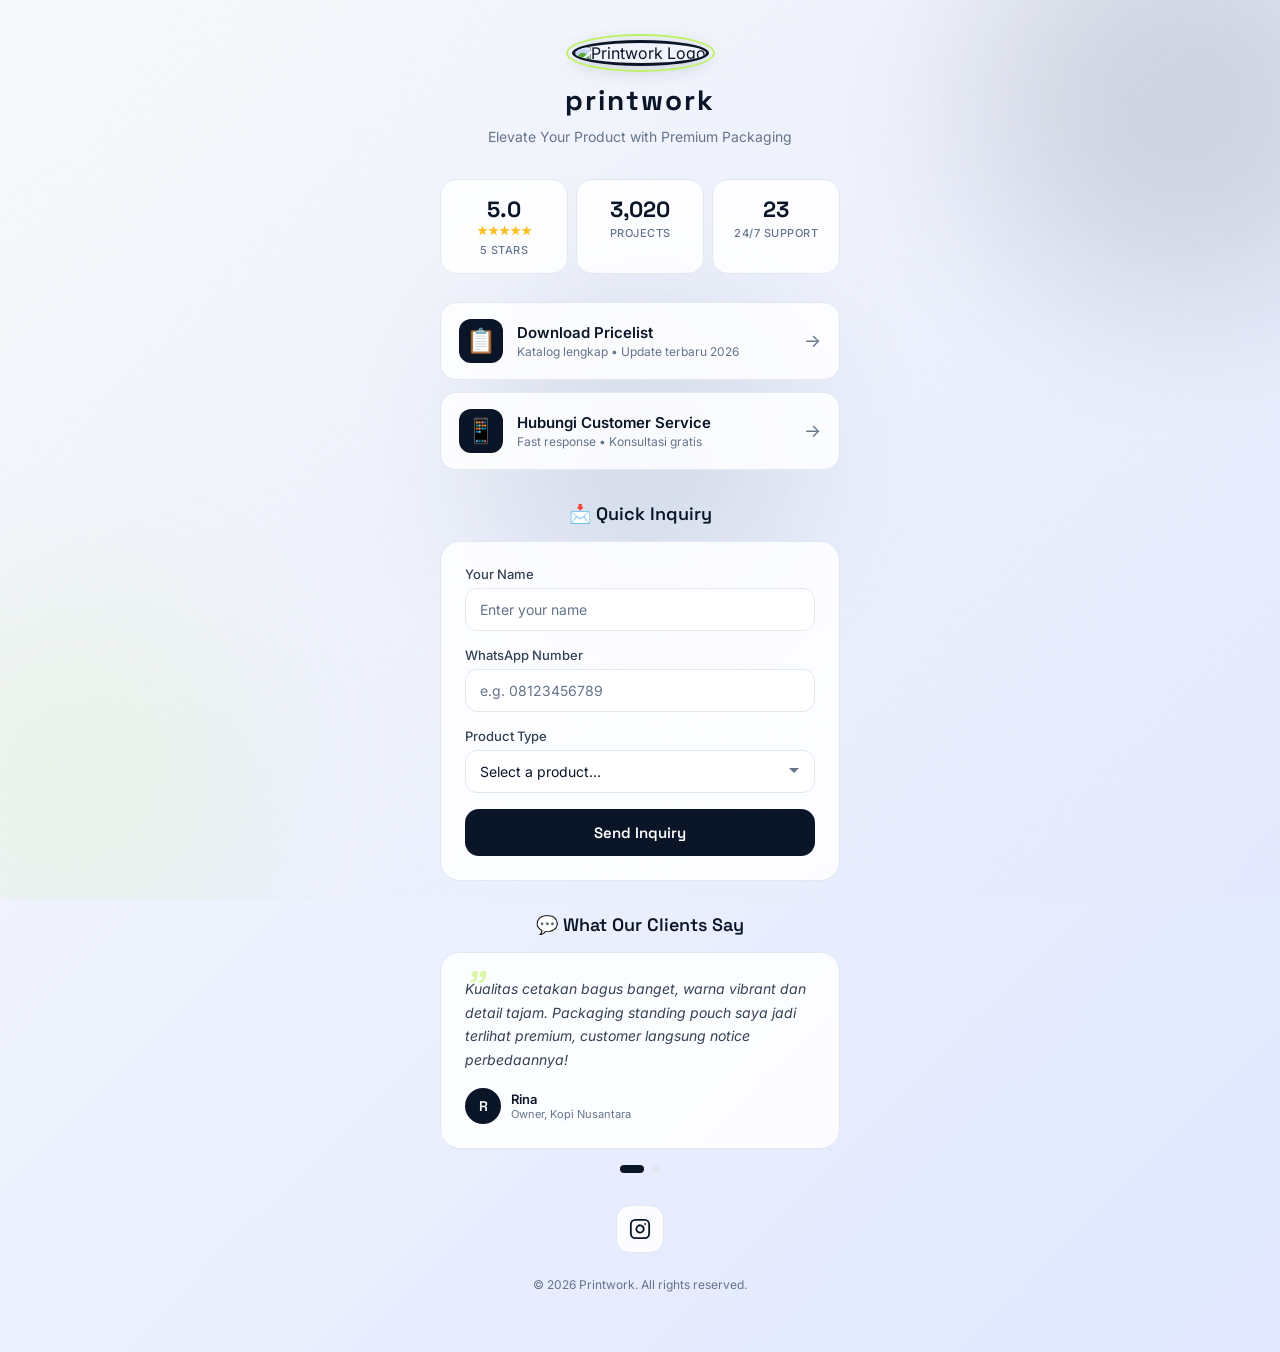
==== linkinbio/index.html @ 338c64fb "Deploy Printwork ecosystem to Vercel and push to GitHub" ====
<!DOCTYPE html>
<html lang="id">
<head>
    <meta charset="UTF-8">
    <meta name="viewport" content="width=device-width, initial-scale=1.0">
    <title>Printwork — Premium Custom Packaging Solutions</title>
    <meta name="description" content="Printwork — Elevate your product with premium custom packaging. Standing pouch, box, sticker, paper cup, wrapping paper & more. Fast response, free consultation.">
    
    <!-- Open Graph -->
    <meta property="og:type" content="website">
    <meta property="og:title" content="Printwork — Premium Custom Packaging">
    <meta property="og:description" content="Elevate your product with premium custom packaging solutions. Standing pouch, box, sticker, paper cup & more.">
    <meta property="og:image" content="https://printwork.vercel.app/logo%20printwork.png">
    <meta property="og:url" content="https://printwork.vercel.app">
    
    <!-- Twitter Card -->
    <meta name="twitter:card" content="summary_large_image">
    <meta name="twitter:title" content="Printwork — Premium Custom Packaging">
    <meta name="twitter:description" content="Elevate your product with premium custom packaging solutions.">
    <meta name="twitter:image" content="https://printwork.vercel.app/logo%20printwork.png">
    
    <!-- Fonts -->
    <link rel="preconnect" href="https://fonts.googleapis.com">
    <link rel="preconnect" href="https://fonts.gstatic.com" crossorigin>
    <link href="https://fonts.googleapis.com/css2?family=Inter:wght@300;400;500;600;700;800;900&family=Space+Grotesk:wght@400;500;600;700&display=swap" rel="stylesheet">
    
    <!-- Styles -->
    <link rel="stylesheet" href="style.css?v=20260515">
</head>
<body>

    <!-- Animated Background -->
    <div class="bg-orbs">
        <div class="orb"></div>
        <div class="orb"></div>
        <div class="orb"></div>
    </div>
    <div class="noise-overlay"></div>

    <!-- Main Container -->
    <div class="container">

        <!-- Header -->
        <header class="header">
            <div class="avatar-wrapper" id="avatar-trigger">
                <div class="avatar-ring"></div>
                <img src="../logo printwork.png" alt="Printwork Logo" class="avatar">
            </div>
            <h1 class="brand-name">printwork</h1>
            <p class="tagline">Elevate Your Product with Premium Packaging</p>
        </header>

        <!-- Stats Row -->
        <div class="stats-row">
            <div class="stat-card">
                <div class="stat-value">
                    5.0
                    <span class="stars">★★★★★</span>
                </div>
                <div class="stat-label">5 Stars</div>
            </div>
            <div class="stat-card">
                <div class="stat-value">
                    <span class="counter" data-target="3200">0</span>
                </div>
                <div class="stat-label">Projects</div>
            </div>
            <div class="stat-card">
                <div class="stat-value">
                    <span class="counter" data-target="24">0</span>
                </div>
                <div class="stat-label">24/7 Support</div>
            </div>
        </div>

        <!-- Link Cards -->
        <div class="links-section">
            <!-- Tokopedia link temporarily removed 
            <a href="https://tokopedia.link/printwork" target="_blank" rel="noopener" class="link-card" id="link-tokopedia">
                <div class="link-icon">🛒</div>
                <div class="link-text">
                    <div class="link-title">Order via Tokopedia</div>
                    <div class="link-desc">Cicilan 0% • Bebas Ongkir • Terpercaya</div>
                </div>
                <span class="link-arrow">→</span>
            </a>
            -->
            <a href="../PRICELIST REPACK.pdf" target="_blank" class="link-card" id="link-catalog">
                <div class="link-icon">📋</div>
                <div class="link-text">
                    <div class="link-title">Download Pricelist</div>
                    <div class="link-desc">Katalog lengkap • Update terbaru 2026</div>
                </div>
                <span class="link-arrow">→</span>
            </a>
            <a href="https://wa.me/6285778881810?text=Halo%20Printwork%2C%20saya%20butuh%20bantuan" target="_blank" rel="noopener" class="link-card" id="link-cs">
                <div class="link-icon">📱</div>
                <div class="link-text">
                    <div class="link-title">Hubungi Customer Service</div>
                    <div class="link-desc">Fast response • Konsultasi gratis</div>
                </div>
                <span class="link-arrow">→</span>
            </a>
        </div>

        <!-- Quick Inquiry Form -->
        <div class="inquiry-section">
            <h2 class="section-title">📩 Quick Inquiry</h2>
            <div class="inquiry-form" id="inquiry-form-wrapper">
                <form id="inquiry-form">
                    <!-- Anti-spam Honeypot -->
                    <div style="display:none;" aria-hidden="true">
                        <label for="botCheck">Leave this empty if you are human</label>
                        <input type="text" id="botCheck" name="botCheck" tabindex="-1">
                    </div>
                    <div class="form-group">
                        <label for="custName">Your Name</label>
                        <input type="text" id="custName" name="custName" placeholder="Enter your name" required>
                    </div>
                    <div class="form-group">
                        <label for="custWA">WhatsApp Number</label>
                        <input type="tel" id="custWA" name="custWA" placeholder="e.g. 08123456789" required>
                    </div>
                    <div class="form-group">
                        <label for="custProduct">Product Type</label>
                        <select id="custProduct" name="custProduct" required>
                            <option value="" disabled selected>Select a product...</option>
                            <option value="Standing Pouch">Standing Pouch</option>
                            <option value="Box/Dus Custom">Box/Dus Custom</option>
                            <option value="Sticker/Label">Sticker/Label</option>
                            <option value="Paper Cup">Paper Cup</option>
                            <option value="Wrapping Paper">Wrapping Paper</option>
                            <option value="Totebag">Totebag</option>
                            <option value="Lainnya/Konsultasi">Lainnya/Konsultasi</option>
                        </select>
                    </div>
                    <button type="submit" class="btn-submit" id="btn-submit-inquiry">
                        <span class="btn-label">Send Inquiry</span>
                        <span class="spinner"></span>
                    </button>
                </form>
                <div class="form-success" id="form-success">
                    <div class="success-icon">✅</div>
                    <h3>Inquiry Sent!</h3>
                    <p>Tim kami akan segera menghubungi Anda via WhatsApp.</p>
                </div>
            </div>
        </div>

        <!-- Testimonial Carousel -->
        <div class="testimonial-section">
            <h2 class="section-title">💬 What Our Clients Say</h2>
            <div class="carousel-wrapper" id="testimonial-carousel">
                <div class="carousel-track" id="carousel-track">
                    <div class="testimonial-card">
                        <p class="testimonial-text">Kualitas cetakan bagus banget, warna vibrant dan detail tajam. Packaging standing pouch saya jadi terlihat premium, customer langsung notice perbedaannya!</p>
                        <div class="testimonial-author">
                            <div class="author-avatar">R</div>
                            <div class="author-info">
                                <div class="author-name">Rina</div>
                                <div class="author-title">Owner, Kopi Nusantara</div>
                            </div>
                        </div>
                    </div>
                    <div class="testimonial-card">
                        <p class="testimonial-text">Response cepat, desain bisa custom sesuai request. Harga kompetitif dan hasilnya selalu konsisten. Sudah langganan dari tahun lalu, highly recommended!</p>
                        <div class="testimonial-author">
                            <div class="author-avatar">B</div>
                            <div class="author-info">
                                <div class="author-name">Budi</div>
                                <div class="author-title">Owner, Snack House ID</div>
                            </div>
                        </div>
                    </div>
                </div>
            </div>
            <div class="carousel-dots" id="carousel-dots">
                <button class="carousel-dot active" data-index="0" aria-label="Testimonial 1"></button>
                <button class="carousel-dot" data-index="1" aria-label="Testimonial 2"></button>
            </div>
        </div>

        <!-- Social Links -->
        <div class="social-section">
            <a href="https://www.instagram.com/printwork_official_id/" target="_blank" rel="noopener" class="social-btn" id="social-instagram" aria-label="Instagram">
                <svg width="22" height="22" viewBox="0 0 24 24" fill="none" stroke="currentColor" stroke-width="2" stroke-linecap="round" stroke-linejoin="round">
                    <rect x="2" y="2" width="20" height="20" rx="5" ry="5"></rect>
                    <path d="M16 11.37A4 4 0 1 1 12.63 8 4 4 0 0 1 16 11.37z"></path>
                    <line x1="17.5" y1="6.5" x2="17.51" y2="6.5"></line>
                </svg>
            </a>
        </div>

        <!-- Footer -->
        <footer class="footer">
            <p>© 2026 Printwork. All rights reserved.</p>
        </footer>

    </div>

    <!-- Supabase CDN -->
    <script src="https://cdn.jsdelivr.net/npm/@supabase/supabase-js@2"></script>
    <!-- App Script -->
    <script src="script.js?v=20260515"></script>

</body>
</html>
---- linkinbio/style.css ----
/* ============================================
   PRINTWORK — Link-in-Bio Stylesheet
   White-Dominant + Navy Premium Theme
   ============================================ */

/* ---------- CSS Variables ---------- */
:root {
    /* Primary Brand */
    --pw-navy: #0A1628;
    --pw-white: #FFFFFF;
    --pw-lime: #BEF264;

    /* Backgrounds */
    --bg-body: #F8FAFC;
    --bg-card: #FFFFFF;
    --bg-card-hover: #F1F5F9;
    --bg-glass: rgba(255, 255, 255, 0.85);

    /* Text */
    --text-primary: #0A1628;
    --text-secondary: #334155;
    --text-muted: #64748B;

    /* Accents */
    --green: #84CC16;
    --orange: #F59E0B;
    --red: #EF4444;
    --blue: #0EA5E9;
    --pink: #EC4899;

    /* Borders */
    --border: #E2E8F0;
    --border-hover: rgba(10, 22, 40, 0.2);
}

/* ---------- Reset & Base ---------- */
*, *::before, *::after {
    margin: 0;
    padding: 0;
    box-sizing: border-box;
}

html {
    scroll-behavior: smooth;
    -webkit-text-size-adjust: 100%;
}

body {
    font-family: 'Inter', -apple-system, BlinkMacSystemFont, sans-serif;
    background: linear-gradient(135deg, #f8fafc 0%, #e0e7ff 100%);
    color: var(--text-primary);
    min-height: 100vh;
    overflow-x: hidden;
    position: relative;
}

/* ---------- Animated Background Orbs ---------- */
.bg-orbs {
    position: fixed;
    top: 0;
    left: 0;
    width: 100%;
    height: 100%;
    pointer-events: none;
    z-index: 0;
    overflow: hidden;
}

.bg-orbs .orb {
    position: absolute;
    border-radius: 50%;
    filter: blur(80px);
    opacity: 0.12;
    animation: orbFloat 20s ease-in-out infinite;
}

.bg-orbs .orb:nth-child(1) {
    width: 400px;
    height: 400px;
    background: var(--pw-navy);
    top: -100px;
    right: -100px;
    animation-delay: 0s;
}

.bg-orbs .orb:nth-child(2) {
    width: 350px;
    height: 350px;
    background: var(--pw-lime);
    bottom: -50px;
    left: -100px;
    animation-delay: -7s;
}

.bg-orbs .orb:nth-child(3) {
    width: 300px;
    height: 300px;
    background: #1e3a5f;
    top: 50%;
    left: 50%;
    transform: translate(-50%, -50%);
    animation-delay: -14s;
}

@keyframes orbFloat {
    0%, 100% { transform: translate(0, 0) scale(1); }
    25% { transform: translate(30px, -40px) scale(1.05); }
    50% { transform: translate(-20px, 20px) scale(0.95); }
    75% { transform: translate(15px, 30px) scale(1.02); }
}

/* Noise texture overlay */
.noise-overlay {
    position: fixed;
    top: 0;
    left: 0;
    width: 100%;
    height: 100%;
    pointer-events: none;
    z-index: 1;
    opacity: 0.03;
    background-image: url("data:image/svg+xml,%3Csvg viewBox='0 0 256 256' xmlns='http://www.w3.org/2000/svg'%3E%3Cfilter id='noise'%3E%3CfeTurbulence type='fractalNoise' baseFrequency='0.9' numOctaves='4' stitchTiles='stitch'/%3E%3C/filter%3E%3Crect width='100%25' height='100%25' filter='url(%23noise)'/%3E%3C/svg%3E");
}

/* ---------- Main Container ---------- */
.container {
    position: relative;
    z-index: 2;
    max-width: 440px;
    margin: 0 auto;
    padding: 40px 20px 60px;
}

/* ---------- Header ---------- */
.header {
    text-align: center;
    margin-bottom: 32px;
    animation: fadeInUp 0.8s ease-out;
}

.avatar-wrapper {
    display: inline-block;
    position: relative;
    cursor: pointer;
    margin-bottom: 16px;
    -webkit-tap-highlight-color: transparent;
    user-select: none;
}

.avatar {
    width: 96px;
    height: 96px;
    border-radius: 50%;
    object-fit: cover;
    border: 3px solid var(--pw-navy);
    box-shadow: 0 4px 20px rgba(10, 22, 40, 0.15);
    transition: transform 0.3s ease, box-shadow 0.3s ease;
}

.avatar-wrapper:hover .avatar {
    transform: scale(1.05);
    box-shadow: 0 8px 30px rgba(10, 22, 40, 0.2);
}

.avatar-ring {
    position: absolute;
    top: -6px;
    left: -6px;
    right: -6px;
    bottom: -6px;
    border-radius: 50%;
    border: 2px solid var(--pw-lime);
    animation: ringPulse 2s ease-in-out infinite;
}

@keyframes ringPulse {
    0%, 100% { opacity: 0.5; transform: scale(1); }
    50% { opacity: 1; transform: scale(1.05); }
}

.brand-name {
    font-family: 'Space Grotesk', sans-serif;
    font-size: 28px;
    font-weight: 700;
    color: var(--pw-navy);
    letter-spacing: 2px;
    text-transform: lowercase;
    margin-bottom: 8px;
}

.tagline {
    font-size: 14px;
    color: var(--text-muted);
    font-weight: 400;
    line-height: 1.5;
}

/* ---------- Stats Row ---------- */
.stats-row {
    display: grid;
    grid-template-columns: repeat(3, 1fr);
    gap: 8px;
    margin-bottom: 28px;
    animation: fadeInUp 0.8s ease-out 0.2s both;
}

.stat-card {
    background: var(--bg-glass);
    backdrop-filter: blur(20px);
    -webkit-backdrop-filter: blur(20px);
    border: 1px solid var(--border);
    border-radius: 16px;
    padding: 16px 8px;
    text-align: center;
    transition: transform 0.3s ease, box-shadow 0.3s ease;
}

.stat-card:hover {
    transform: translateY(-2px);
    box-shadow: 0 8px 24px rgba(10, 22, 40, 0.08);
}

.stat-value {
    font-family: 'Space Grotesk', sans-serif;
    font-size: 22px;
    font-weight: 700;
    color: var(--pw-navy);
    line-height: 1.2;
}

.stat-value .stars {
    display: block;
    font-size: 12px;
    color: #FBBF24;
    margin-top: 2px;
}

.stat-label {
    font-size: 11px;
    color: var(--text-muted);
    text-transform: uppercase;
    letter-spacing: 0.5px;
    margin-top: 4px;
    font-weight: 500;
}

/* ---------- Link Cards ---------- */
.links-section {
    display: flex;
    flex-direction: column;
    gap: 12px;
    margin-bottom: 32px;
}

.link-card {
    display: flex;
    align-items: center;
    gap: 14px;
    padding: 16px 18px;
    background: var(--bg-glass);
    backdrop-filter: blur(20px);
    -webkit-backdrop-filter: blur(20px);
    border: 1px solid var(--border);
    border-radius: 16px;
    text-decoration: none;
    color: var(--text-primary);
    transition: all 0.3s cubic-bezier(0.4, 0, 0.2, 1);
    position: relative;
    overflow: hidden;
}

.link-card::before {
    content: '';
    position: absolute;
    top: 0;
    left: 0;
    width: 100%;
    height: 100%;
    background: linear-gradient(135deg, rgba(10, 22, 40, 0.03), transparent);
    opacity: 0;
    transition: opacity 0.3s ease;
}

.link-card:hover {
    transform: translateY(-3px);
    box-shadow: 0 12px 32px rgba(10, 22, 40, 0.12);
    border-color: var(--border-hover);
}

.link-card:hover::before {
    opacity: 1;
}

.link-card:active {
    transform: translateY(-1px);
}

.link-icon {
    font-size: 24px;
    flex-shrink: 0;
    width: 44px;
    height: 44px;
    display: flex;
    align-items: center;
    justify-content: center;
    background: var(--pw-navy);
    color: var(--pw-white);
    border-radius: 12px;
    transition: background 0.3s ease;
}

.link-card:hover .link-icon {
    background: #1e3a5f;
}

.link-text {
    flex: 1;
    min-width: 0;
}

.link-title {
    font-weight: 600;
    font-size: 15px;
    color: var(--text-primary);
    margin-bottom: 2px;
}

.link-desc {
    font-size: 12px;
    color: var(--text-muted);
}

.link-arrow {
    flex-shrink: 0;
    font-size: 18px;
    color: var(--text-muted);
    transition: transform 0.3s ease, color 0.3s ease;
}

.link-card:hover .link-arrow {
    transform: translateX(4px);
    color: var(--pw-navy);
}

/* Stagger animation */
.link-card:nth-child(1) { animation: fadeInUp 0.6s ease-out 0.3s both; }
.link-card:nth-child(2) { animation: fadeInUp 0.6s ease-out 0.45s both; }
.link-card:nth-child(3) { animation: fadeInUp 0.6s ease-out 0.6s both; }

/* ---------- Inquiry Form ---------- */
.inquiry-section {
    margin-bottom: 32px;
    animation: fadeInUp 0.8s ease-out 0.7s both;
}

.section-title {
    font-family: 'Space Grotesk', sans-serif;
    font-size: 18px;
    font-weight: 600;
    color: var(--pw-navy);
    margin-bottom: 16px;
    text-align: center;
}

.inquiry-form {
    background: var(--bg-glass);
    backdrop-filter: blur(20px);
    -webkit-backdrop-filter: blur(20px);
    border: 1px solid var(--border);
    border-radius: 20px;
    padding: 24px;
}

.form-group {
    margin-bottom: 16px;
}

.form-group label {
    display: block;
    font-size: 13px;
    font-weight: 500;
    color: var(--text-secondary);
    margin-bottom: 6px;
}

.form-group input,
.form-group select {
    width: 100%;
    padding: 12px 14px;
    border: 1px solid var(--border);
    border-radius: 12px;
    font-family: 'Inter', sans-serif;
    font-size: 14px;
    color: var(--text-primary);
    background: var(--pw-white);
    transition: border-color 0.3s ease, box-shadow 0.3s ease;
    outline: none;
    -webkit-appearance: none;
    appearance: none;
}

.form-group select {
    background-image: url("data:image/svg+xml,%3Csvg xmlns='http://www.w3.org/2000/svg' width='12' height='12' viewBox='0 0 12 12'%3E%3Cpath d='M6 8L1 3h10z' fill='%2364748B'/%3E%3C/svg%3E");
    background-repeat: no-repeat;
    background-position: right 14px center;
    padding-right: 36px;
}

.form-group input:focus,
.form-group select:focus {
    border-color: var(--pw-navy);
    box-shadow: 0 0 0 3px rgba(10, 22, 40, 0.08);
}

.form-group input::placeholder {
    color: var(--text-muted);
}

.btn-submit {
    width: 100%;
    padding: 14px;
    background: var(--pw-navy);
    color: var(--pw-white);
    border: none;
    border-radius: 14px;
    font-family: 'Space Grotesk', sans-serif;
    font-size: 15px;
    font-weight: 600;
    cursor: pointer;
    transition: all 0.3s ease;
    position: relative;
    overflow: hidden;
}

.btn-submit:hover {
    background: #1e3a5f;
    transform: translateY(-1px);
    box-shadow: 0 6px 20px rgba(10, 22, 40, 0.2);
}

.btn-submit:active {
    transform: translateY(0);
}

.btn-submit:disabled {
    opacity: 0.6;
    cursor: not-allowed;
    transform: none;
}

.btn-submit .spinner {
    display: none;
    width: 18px;
    height: 18px;
    border: 2px solid rgba(255,255,255,0.3);
    border-top-color: #fff;
    border-radius: 50%;
    animation: spin 0.6s linear infinite;
    margin: 0 auto;
}

.btn-submit.loading .btn-label { display: none; }
.btn-submit.loading .spinner { display: inline-block; }

@keyframes spin {
    to { transform: rotate(360deg); }
}

.form-success {
    display: none;
    text-align: center;
    padding: 20px;
}

.form-success .success-icon {
    font-size: 48px;
    margin-bottom: 12px;
    animation: successBounce 0.6s ease;
}

.form-success h3 {
    font-family: 'Space Grotesk', sans-serif;
    color: var(--pw-navy);
    margin-bottom: 6px;
}

.form-success p {
    color: var(--text-muted);
    font-size: 13px;
}

@keyframes successBounce {
    0% { transform: scale(0); }
    50% { transform: scale(1.2); }
    100% { transform: scale(1); }
}

/* ---------- Testimonial Carousel ---------- */
.testimonial-section {
    margin-bottom: 32px;
    animation: fadeInUp 0.8s ease-out 0.85s both;
}

.carousel-wrapper {
    position: relative;
    overflow: hidden;
    border-radius: 20px;
}

.carousel-track {
    display: flex;
    transition: transform 0.5s cubic-bezier(0.4, 0, 0.2, 1);
}

.testimonial-card {
    flex: 0 0 100%;
    background: var(--bg-glass);
    backdrop-filter: blur(20px);
    -webkit-backdrop-filter: blur(20px);
    border: 1px solid var(--border);
    border-radius: 20px;
    padding: 24px;
}

.testimonial-text {
    font-size: 14px;
    color: var(--text-secondary);
    line-height: 1.7;
    font-style: italic;
    margin-bottom: 16px;
    position: relative;
}

.testimonial-text::before {
    content: '"';
    font-family: 'Space Grotesk', sans-serif;
    font-size: 48px;
    color: var(--pw-lime);
    position: absolute;
    top: -12px;
    left: -4px;
    opacity: 0.6;
    line-height: 1;
}

.testimonial-author {
    display: flex;
    align-items: center;
    gap: 10px;
}

.author-avatar {
    width: 36px;
    height: 36px;
    border-radius: 50%;
    background: var(--pw-navy);
    color: var(--pw-white);
    display: flex;
    align-items: center;
    justify-content: center;
    font-family: 'Space Grotesk', sans-serif;
    font-weight: 600;
    font-size: 14px;
}

.author-info .author-name {
    font-weight: 600;
    font-size: 13px;
    color: var(--text-primary);
}

.author-info .author-title {
    font-size: 11px;
    color: var(--text-muted);
}

.carousel-dots {
    display: flex;
    justify-content: center;
    gap: 8px;
    margin-top: 16px;
}

.carousel-dot {
    width: 8px;
    height: 8px;
    border-radius: 50%;
    background: var(--border);
    border: none;
    cursor: pointer;
    transition: all 0.3s ease;
    padding: 0;
}

.carousel-dot.active {
    background: var(--pw-navy);
    width: 24px;
    border-radius: 4px;
}

/* ---------- Social Links ---------- */
.social-section {
    display: flex;
    justify-content: center;
    gap: 12px;
    margin-bottom: 24px;
    animation: fadeInUp 0.8s ease-out 1s both;
}

.social-btn {
    width: 48px;
    height: 48px;
    border-radius: 14px;
    border: 1px solid var(--border);
    background: var(--bg-glass);
    backdrop-filter: blur(20px);
    -webkit-backdrop-filter: blur(20px);
    display: flex;
    align-items: center;
    justify-content: center;
    text-decoration: none;
    font-size: 22px;
    color: var(--pw-navy);
    transition: all 0.3s ease;
}

.social-btn:hover {
    transform: translateY(-3px);
    box-shadow: 0 8px 24px rgba(10, 22, 40, 0.1);
    border-color: var(--border-hover);
}

/* ---------- Footer ---------- */
.footer {
    text-align: center;
    font-size: 12px;
    color: var(--text-muted);
    animation: fadeInUp 0.8s ease-out 1.1s both;
}

/* ---------- Animations ---------- */
@keyframes fadeInUp {
    from {
        opacity: 0;
        transform: translateY(20px);
    }
    to {
        opacity: 1;
        transform: translateY(0);
    }
}

/* ---------- Responsive ---------- */
@media (max-width: 480px) {
    .container {
        padding: 28px 16px 48px;
    }

    .brand-name {
        font-size: 24px;
    }

    .stat-value {
        font-size: 20px;
    }
}
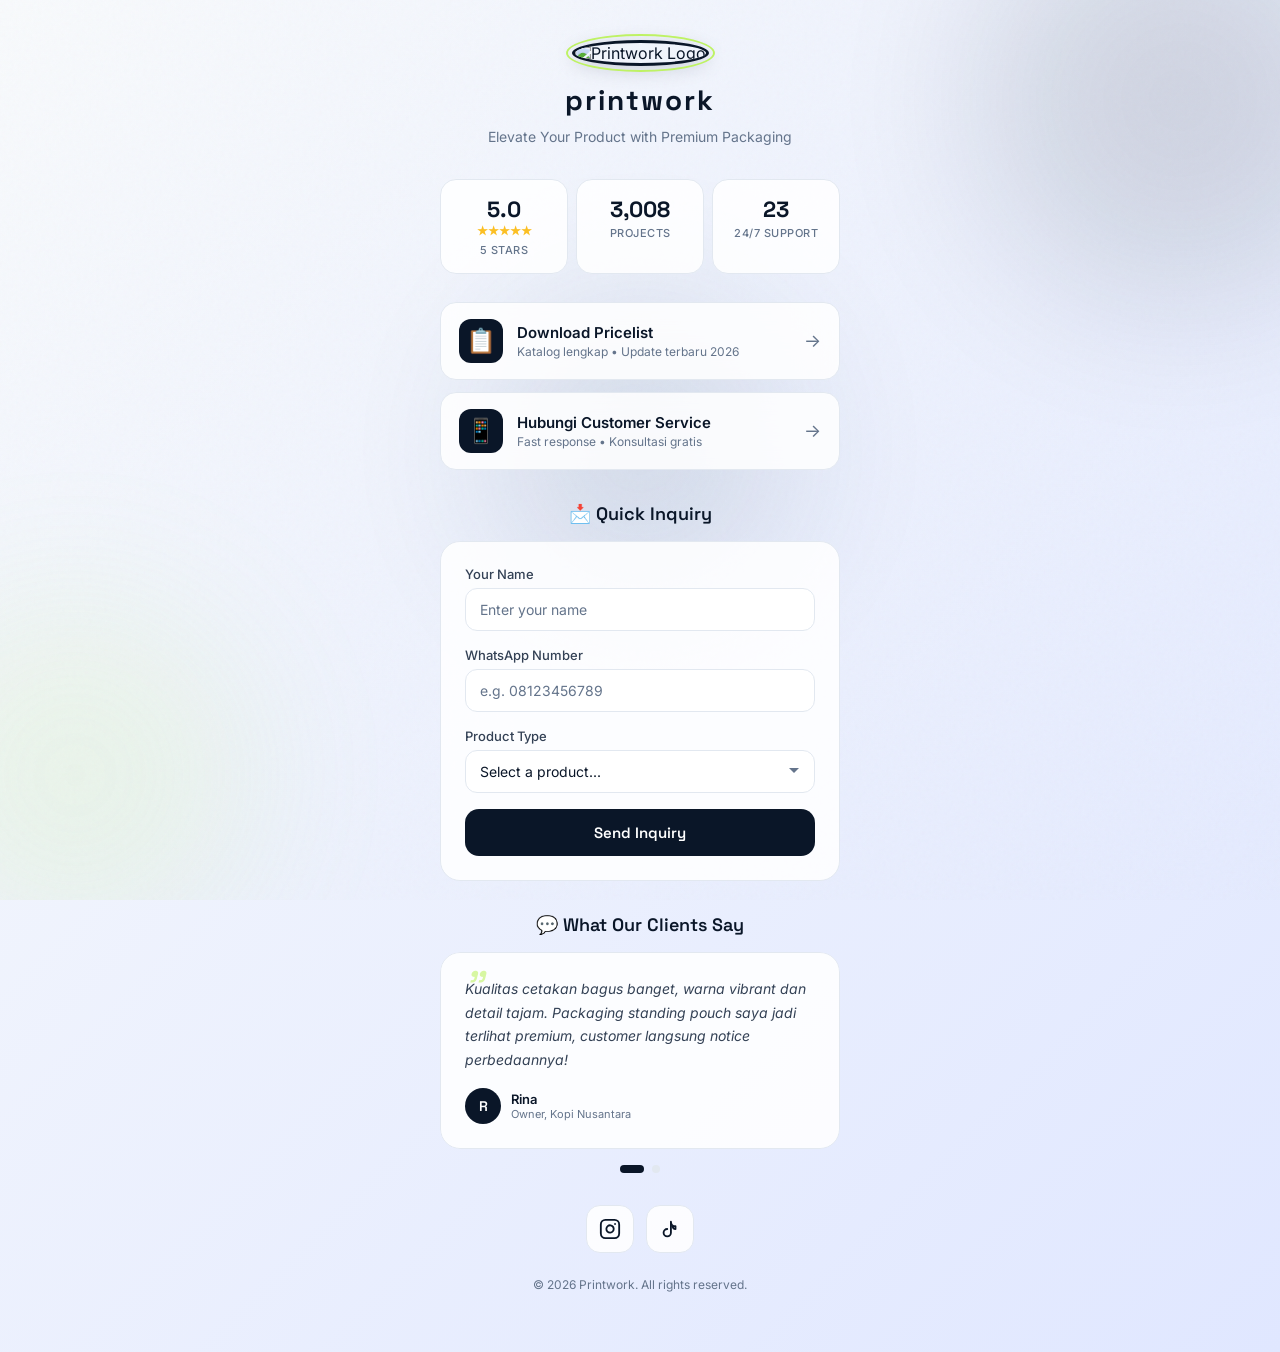
==== commit 93a62c35: "Update social links: Instagram and TikTok" ====
--- a/linkinbio/index.html
+++ b/linkinbio/index.html
@@ -182,13 +182,18 @@
 
         <!-- Social Links -->
         <div class="social-section">
-            <a href="https://www.instagram.com/printwork_official_id/" target="_blank" rel="noopener" class="social-btn" id="social-instagram" aria-label="Instagram">
+            <a href="https://www.instagram.com/printwork.idn" target="_blank" rel="noopener" class="social-btn" id="social-instagram" aria-label="Instagram">
                 <svg width="22" height="22" viewBox="0 0 24 24" fill="none" stroke="currentColor" stroke-width="2" stroke-linecap="round" stroke-linejoin="round">
                     <rect x="2" y="2" width="20" height="20" rx="5" ry="5"></rect>
                     <path d="M16 11.37A4 4 0 1 1 12.63 8 4 4 0 0 1 16 11.37z"></path>
                     <line x1="17.5" y1="6.5" x2="17.51" y2="6.5"></line>
                 </svg>
             </a>
+            <a href="https://www.tiktok.com/@kenzjoki__" target="_blank" rel="noopener" class="social-btn" id="social-tiktok" aria-label="TikTok">
+                <svg width="22" height="22" viewBox="0 0 24 24" fill="none" stroke="currentColor" stroke-width="2" stroke-linecap="round" stroke-linejoin="round">
+                    <path d="M9 12a4 4 0 1 0 4 4V4a5 5 0 0 0 5 5v3a3 3 0 0 1-3-3"></path>
+                </svg>
+            </a>
         </div>
 
         <!-- Footer -->
